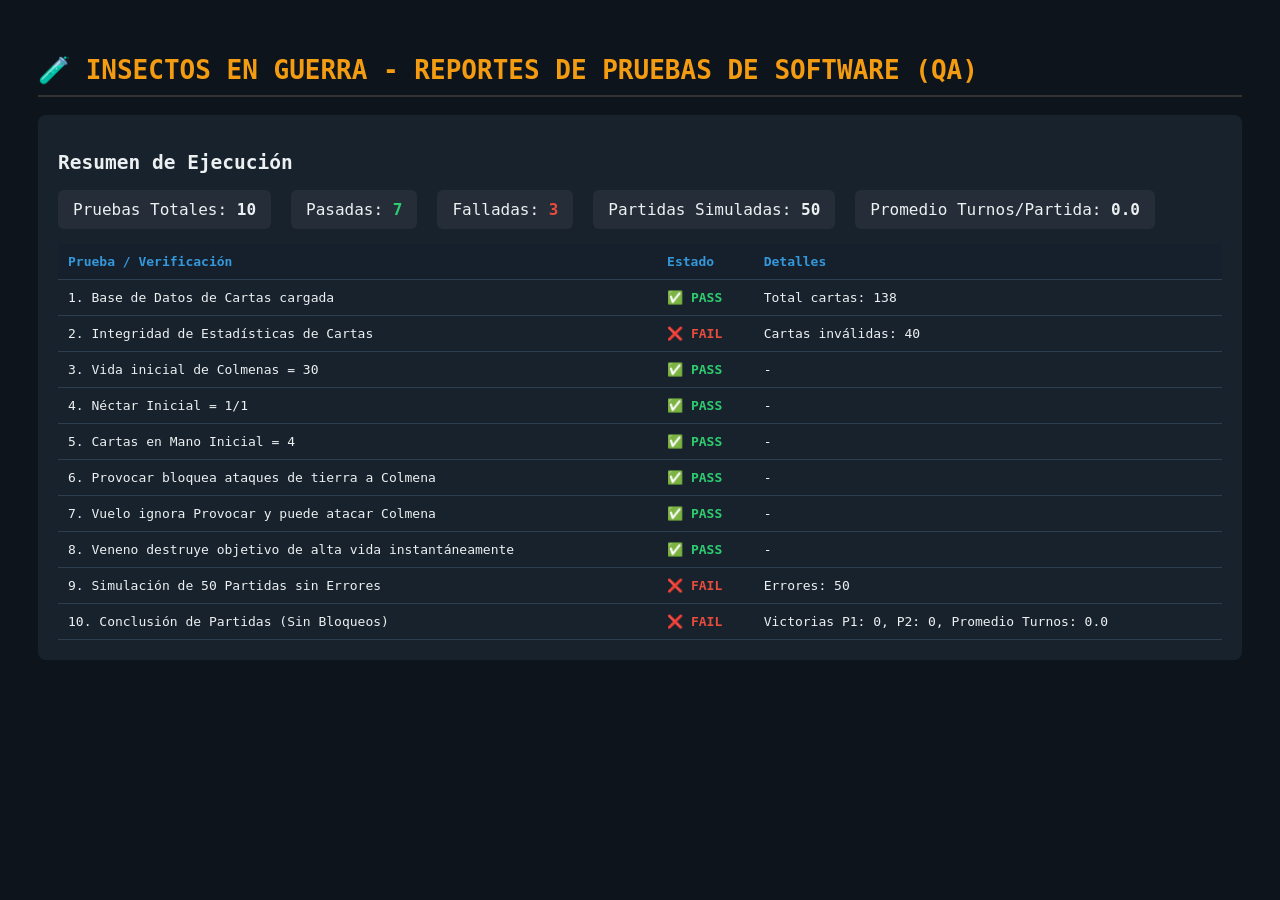
==== test_runner.html @ 2bb890b8 "Add files via upload" ====
<!DOCTYPE html>
<html lang="es">
<head>
  <meta charset="UTF-8">
  <title>QA Test Runner - Insectos en Guerra</title>
  <style>
    body { font-family: monospace; background: #0e141b; color: #ecf0f1; padding: 30px; }
    h1 { color: #f39c12; border-bottom: 2px solid #333; padding-bottom: 10px; }
    .card { background: #18222d; padding: 20px; border-radius: 8px; margin-bottom: 20px; }
    .pass { color: #2ecc71; font-weight: bold; }
    .fail { color: #e74c3c; font-weight: bold; }
    .stat-box { display: flex; gap: 20px; font-size: 16px; margin: 15px 0; }
    .stat { background: rgba(255,255,255,0.05); padding: 10px 15px; border-radius: 6px; }
    table { width: 100%; border-collapse: collapse; margin-top: 15px; }
    th, td { padding: 10px; text-align: left; border-bottom: 1px solid #2c3e50; }
    th { background: #16202c; color: #3498db; }
  </style>
</head>
<body>
  <h1>🧪 INSECTOS EN GUERRA - REPORTES DE PRUEBAS DE SOFTWARE (QA)</h1>
  <div class="card">
    <h2>Resumen de Ejecución</h2>
    <div class="stat-box" id="stats-container">Cargando resultados...</div>
    <table>
      <thead>
        <tr>
          <th>Prueba / Verificación</th>
          <th>Estado</th>
          <th>Detalles</th>
        </tr>
      </thead>
      <tbody id="test-table"></tbody>
    </table>
  </div>

  <script src="cards.js"></script>
  <script src="game.js"></script>
  <script src="test_suite.js"></script>
  <script>
    window.onload = () => {
      const report = runAllTests();
      
      const statsEl = document.getElementById('stats-container');
      statsEl.innerHTML = `
        <div class="stat">Pruebas Totales: <b>${report.results.length}</b></div>
        <div class="stat">Pasadas: <b class="pass">${report.passedCount}</b></div>
        <div class="stat">Falladas: <b class="fail">${report.failedCount}</b></div>
        <div class="stat">Partidas Simuladas: <b>50</b></div>
        <div class="stat">Promedio Turnos/Partida: <b>${report.stats.avgTurns}</b></div>
      `;

      const tableEl = document.getElementById('test-table');
      tableEl.innerHTML = report.results.map(r => `
        <tr>
          <td>${r.name}</td>
          <td class="${r.status.toLowerCase()}">${r.status === 'PASS' ? '✅ PASS' : '❌ FAIL'}</td>
          <td>${r.details || '-'}</td>
        </tr>
      `).join('');
    };
  </script>
</body>
</html>
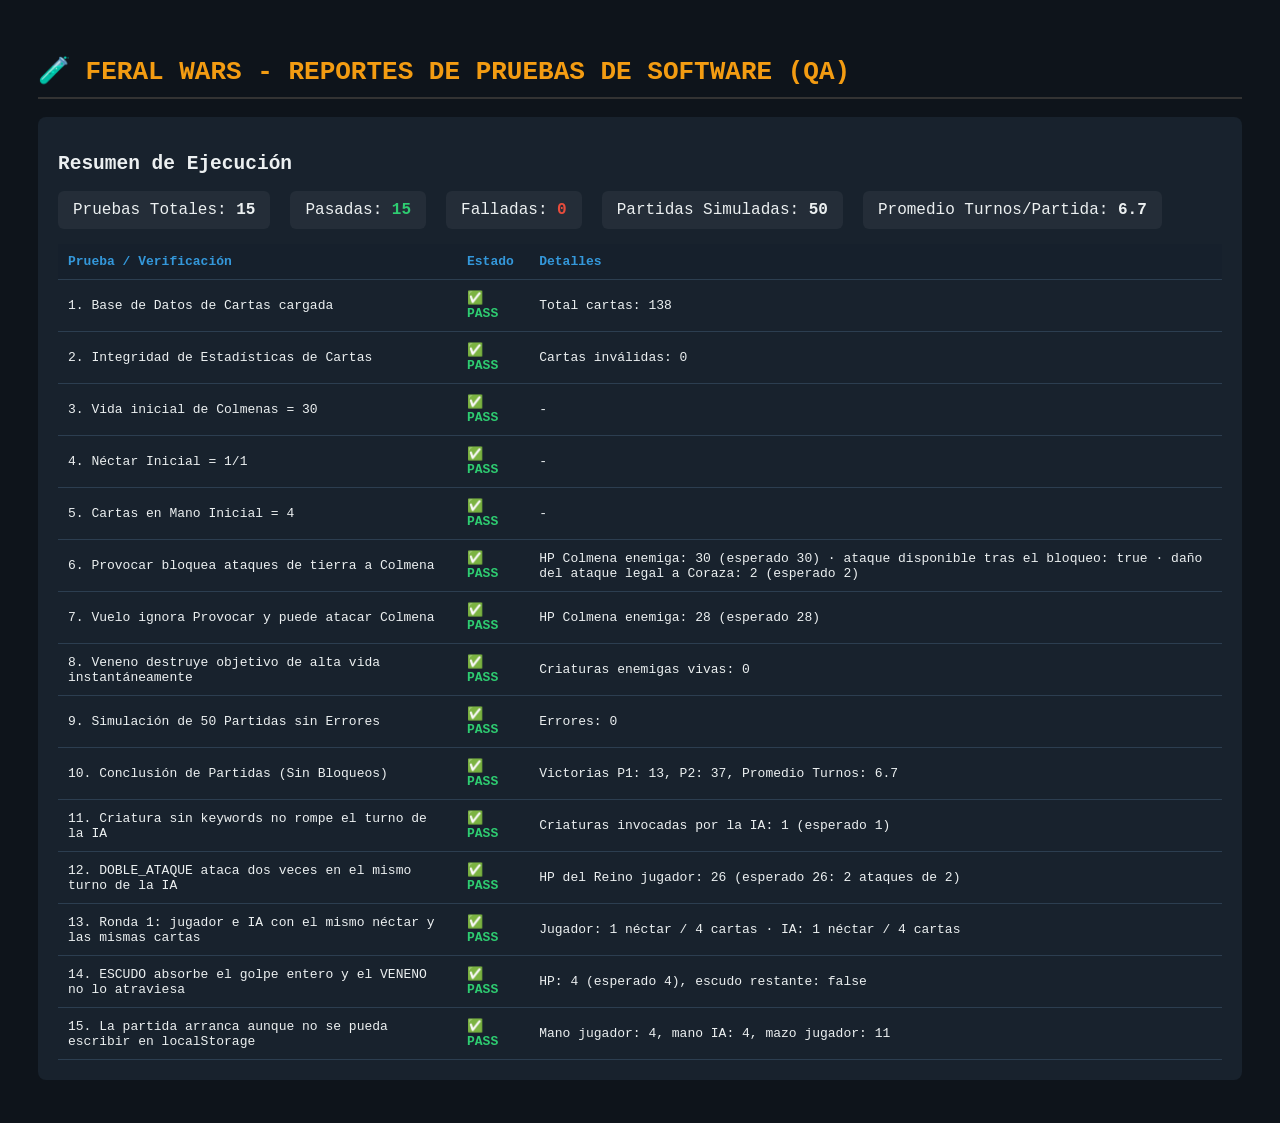
==== commit 9fa39252: "fix: cerrar 92 bugs verificados (motor, IA, P2P, builder, historia, UI y tests) Motor e IA: - La IA " ====
--- a/test_runner.html
+++ b/test_runner.html
@@ -2,7 +2,7 @@
 <html lang="es">
 <head>
   <meta charset="UTF-8">
-  <title>QA Test Runner - Insectos en Guerra</title>
+  <title>QA Test Runner - Feral Wars</title>
   <style>
     body { font-family: monospace; background: #0e141b; color: #ecf0f1; padding: 30px; }
     h1 { color: #f39c12; border-bottom: 2px solid #333; padding-bottom: 10px; }
@@ -17,7 +17,7 @@
   </style>
 </head>
 <body>
-  <h1>🧪 INSECTOS EN GUERRA - REPORTES DE PRUEBAS DE SOFTWARE (QA)</h1>
+  <h1>🧪 FERAL WARS - REPORTES DE PRUEBAS DE SOFTWARE (QA)</h1>
   <div class="card">
     <h2>Resumen de Ejecución</h2>
     <div class="stat-box" id="stats-container">Cargando resultados...</div>
@@ -33,14 +33,43 @@
     </table>
   </div>
 
+  <!-- Almacenamiento en memoria ANTES del juego: el reporte no toca el mazo ni la colección guardados,
+       y los resultados no dependen de lo que cada máquina tenga en localStorage. -->
+  <script>
+    (function () {
+      const store = new Map();
+      const memoryStorage = {
+        get length() { return store.size; },
+        key(i) { const keys = Array.from(store.keys()); return i >= 0 && i < keys.length ? keys[i] : null; },
+        getItem(k) { return store.has(String(k)) ? store.get(String(k)) : null; },
+        setItem(k, v) { store.set(String(k), String(v)); },
+        removeItem(k) { store.delete(String(k)); },
+        clear() { store.clear(); }
+      };
+      Object.defineProperty(window, 'localStorage', { value: memoryStorage, configurable: true, writable: true });
+    })();
+  </script>
+
+  <!-- Mismo orden de carga que index.html: los tests corren contra el juego completo -->
+  <script src="effects.js"></script>
   <script src="cards.js"></script>
+  <script src="deckbuilder.js"></script>
+  <script src="multiplayer.js"></script>
+  <script src="story.js"></script>
   <script src="game.js"></script>
   <script src="test_suite.js"></script>
   <script>
-    window.onload = () => {
-      const report = runAllTests();
-      
+    window.onload = async () => {
       const statsEl = document.getElementById('stats-container');
+
+      let report;
+      try {
+        report = await runAllTests();
+      } catch (e) {
+        statsEl.innerHTML = `<div class="stat fail">La suite no pudo terminar: ${e && e.message ? e.message : e}</div>`;
+        throw e;
+      }
+
       statsEl.innerHTML = `
         <div class="stat">Pruebas Totales: <b>${report.results.length}</b></div>
         <div class="stat">Pasadas: <b class="pass">${report.passedCount}</b></div>
